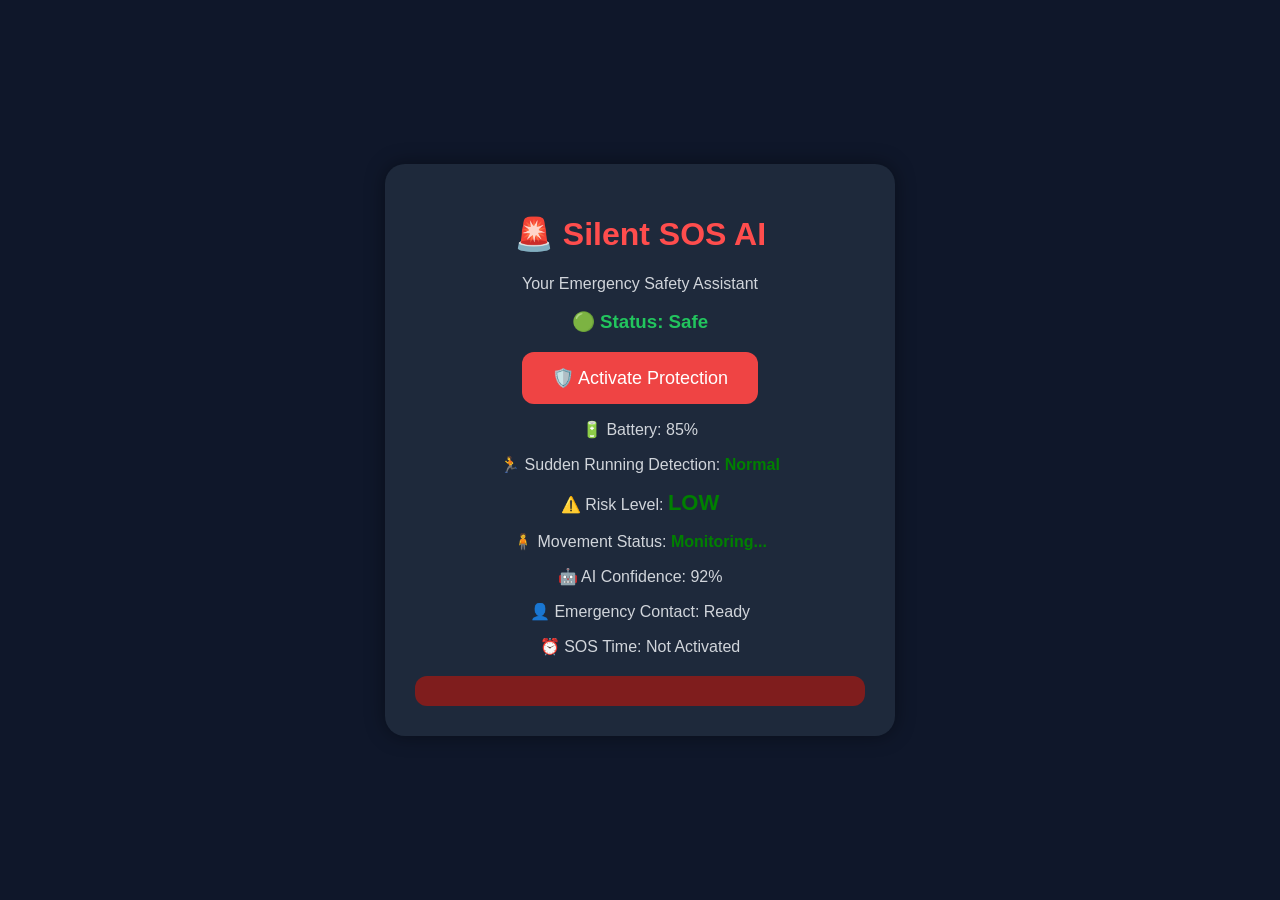
==== index.html @ 2eef397e "Update index.html" ====
<!DOCTYPE html>
<html lang="en">
<head>
<meta charset="UTF-8">
<meta name="viewport" content="width=device-width, initial-scale=1.0">
<title>Silent SOS AI</title>

<link rel="stylesheet" href="style.css">

</head>

<body>

<div class="container">

<h1>🚨 Silent SOS AI</h1>

<p>Your Emergency Safety Assistant</p>

<h3 id="status">🟢 Status: Safe</h3>

<button id="activateBtn">
🛡️ Activate Protection
</button>

<p>🔋 Battery: <span id="battery">85%</span></p>

<p>🏃 Sudden Running Detection:
<span id="running" style="color:green;">Normal</span>
</p>

<p>⚠️ Risk Level:
<span id="risk" style="color:green;">LOW</span>
</p>

<p>🧍 Movement Status:
<span id="movement" style="color:green;">Monitoring...</span>
</p>

<p>🤖 AI Confidence: <span id="confidence">92%</span></p>
<p>👤 Emergency Contact: <span id="contactStatus">Ready</span></p>
<p>⏰ SOS Time: <span id="sosTime">Not Activated</span></p>
  
<div id="result" class="alert-box"></div>
  
<button id="safeBtn" style="display:none;background:green;">
✅ I'm Safe
</button>
</div>

<script src="script.js"></script>

</body>
</html>
---- style.css ----
body{
    margin:0;
    font-family:Arial,sans-serif;
    background:#0f172a;
    color:white;
    display:flex;
    justify-content:center;
    align-items:center;
    height:100vh;
}

.container{
    width:90%;
    max-width:450px;
    background:#1e293b;
    padding:30px;
    border-radius:20px;
    text-align:center;
    box-shadow:0 0 20px rgba(0,0,0,0.4);
}

h1{
    color:#ff4d4d;
}

p{
    color:#d1d5db;
}

#status{
    color:#22c55e;
    font-weight:bold;
}

button{
    background:#ef4444;
    color:white;
    border:none;
    padding:15px 30px;
    border-radius:12px;
    font-size:18px;
    cursor:pointer;
}

button:hover{
    background:#dc2626;
}

.high-risk {
  background-color: red;
  color: white;
  border: 2px solid darkred;
  padding: 10px;
  border-radius: 10px;
  font-weight: bold;
  text-align: center;
}
#result{
    margin-top:20px;
    font-size:18px;
}

#risk {
  font-size: 22px;
  font-weight: bold;
}

#running,
#movement {
  font-weight: bold;
}

.alert-box {
  margin-top: 15px;
  padding: 15px;
  border-radius: 12px;
  background: #7f1d1d;
  color: white;
  font-weight: bold;
}
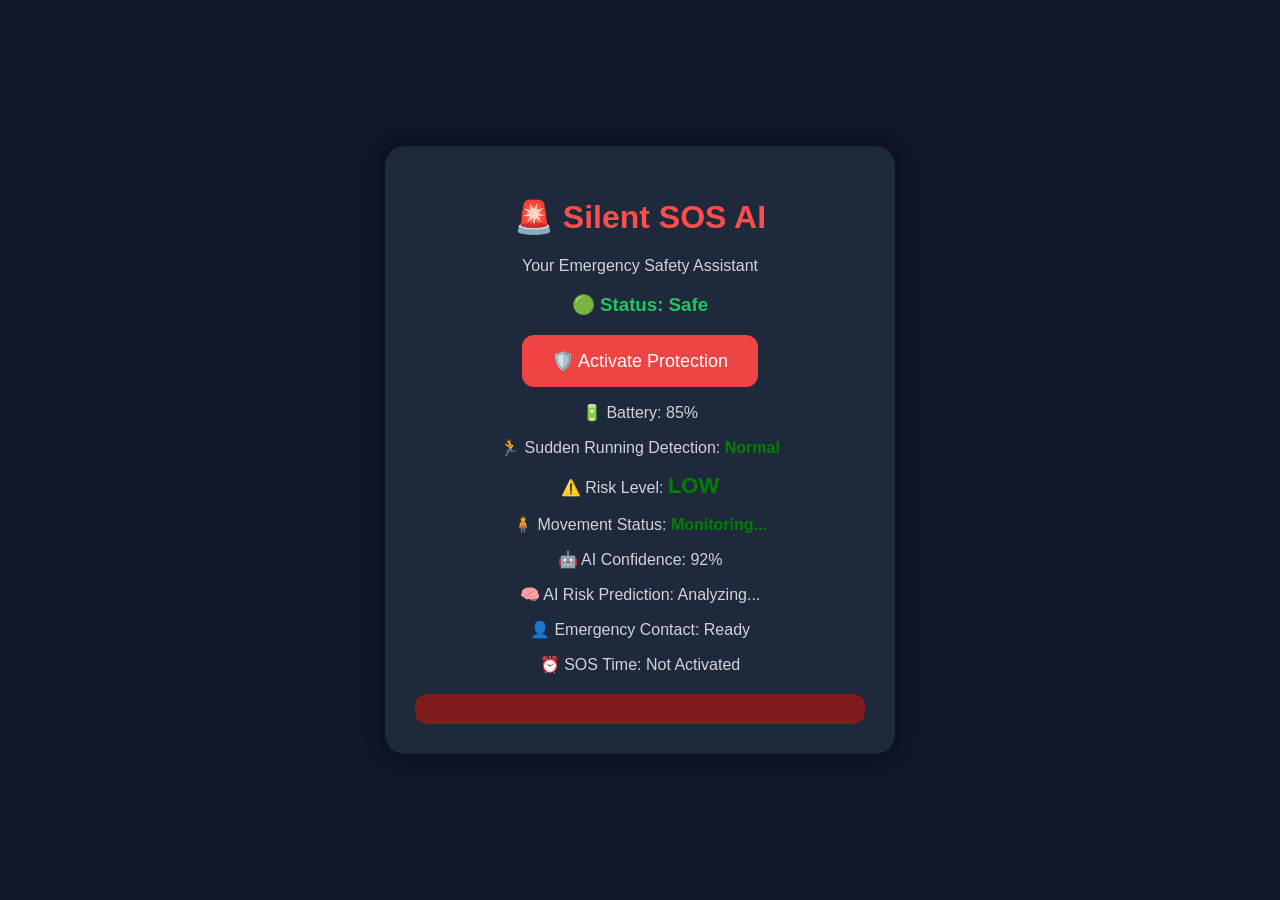
==== commit 389b6ccc: "index.html" ====
--- a/index.html
+++ b/index.html
@@ -38,6 +38,7 @@
 </p>
 
 <p>🤖 AI Confidence: <span id="confidence">92%</span></p>
+<p>🧠 AI Risk Prediction: <span id="prediction">Analyzing...</span></p>
 <p>👤 Emergency Contact: <span id="contactStatus">Ready</span></p>
 <p>⏰ SOS Time: <span id="sosTime">Not Activated</span></p>
   
--- a/style.css
+++ b/style.css
@@ -47,14 +47,10 @@
 }
 
 .high-risk {
-  background-color: red;
-  color: white;
-  border: 2px solid darkred;
-  padding: 10px;
-  border-radius: 10px;
+  color: red;
   font-weight: bold;
-  text-align: center;
 }
+
 #result{
     margin-top:20px;
     font-size:18px;
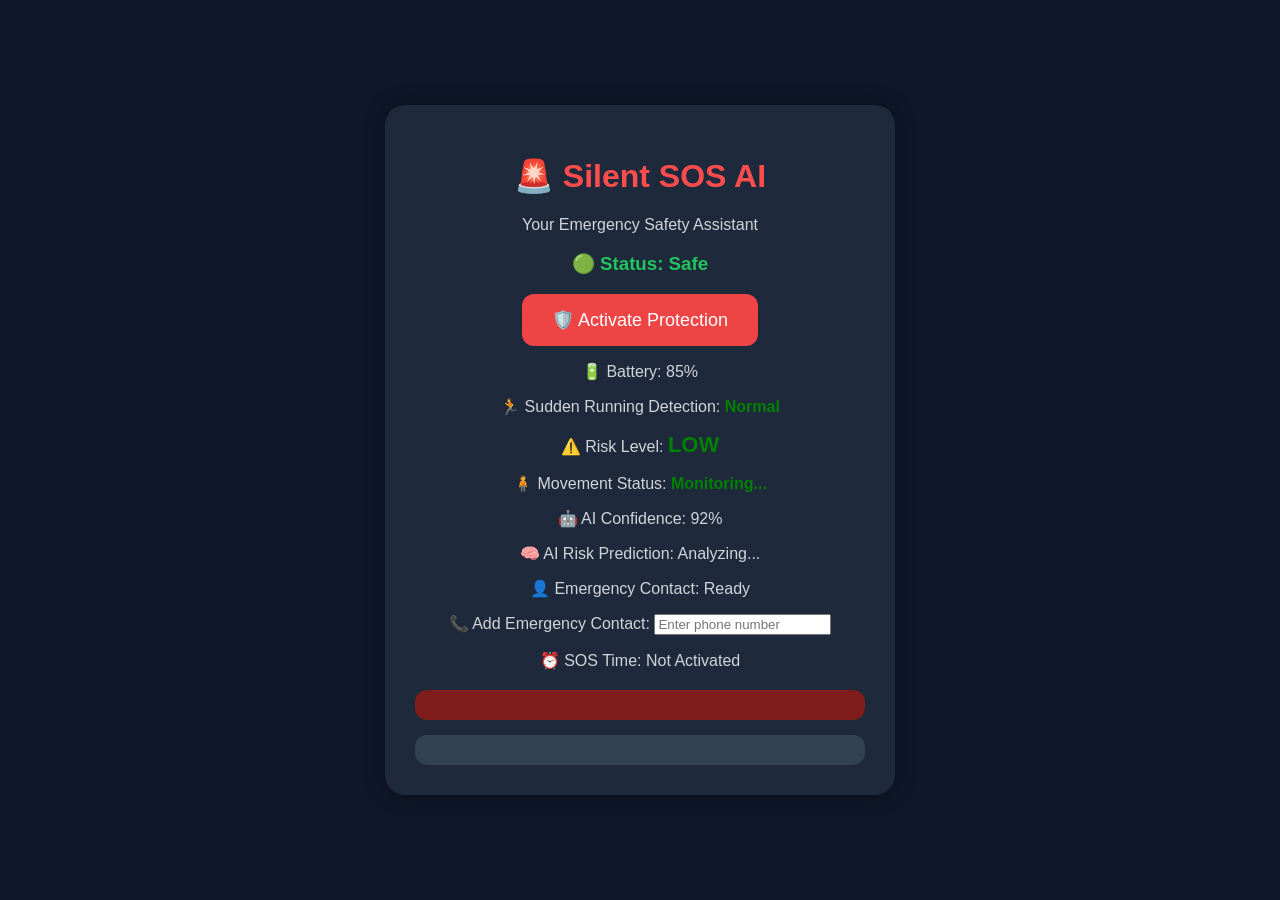
==== commit b9a4d3f6: "index.html" ====
--- a/index.html
+++ b/index.html
@@ -40,9 +40,16 @@
 <p>🤖 AI Confidence: <span id="confidence">92%</span></p>
 <p>🧠 AI Risk Prediction: <span id="prediction">Analyzing...</span></p>
 <p>👤 Emergency Contact: <span id="contactStatus">Ready</span></p>
+
+  <p>
+📞 Add Emergency Contact:
+<input type="text" id="emergencyContact" placeholder="Enter phone number">
+</p>
+  
 <p>⏰ SOS Time: <span id="sosTime">Not Activated</span></p>
   
 <div id="result" class="alert-box"></div>
+  <div id="messageBox"></div>
   
 <button id="safeBtn" style="display:none;background:green;">
 ✅ I'm Safe
--- a/style.css
+++ b/style.css
@@ -74,3 +74,12 @@
   color: white;
   font-weight: bold;
 }
+
+#messageBox {
+    margin-top:15px;
+    padding:15px;
+    border-radius:12px;
+    background:#334155;
+    color:white;
+    font-size:14px;
+}
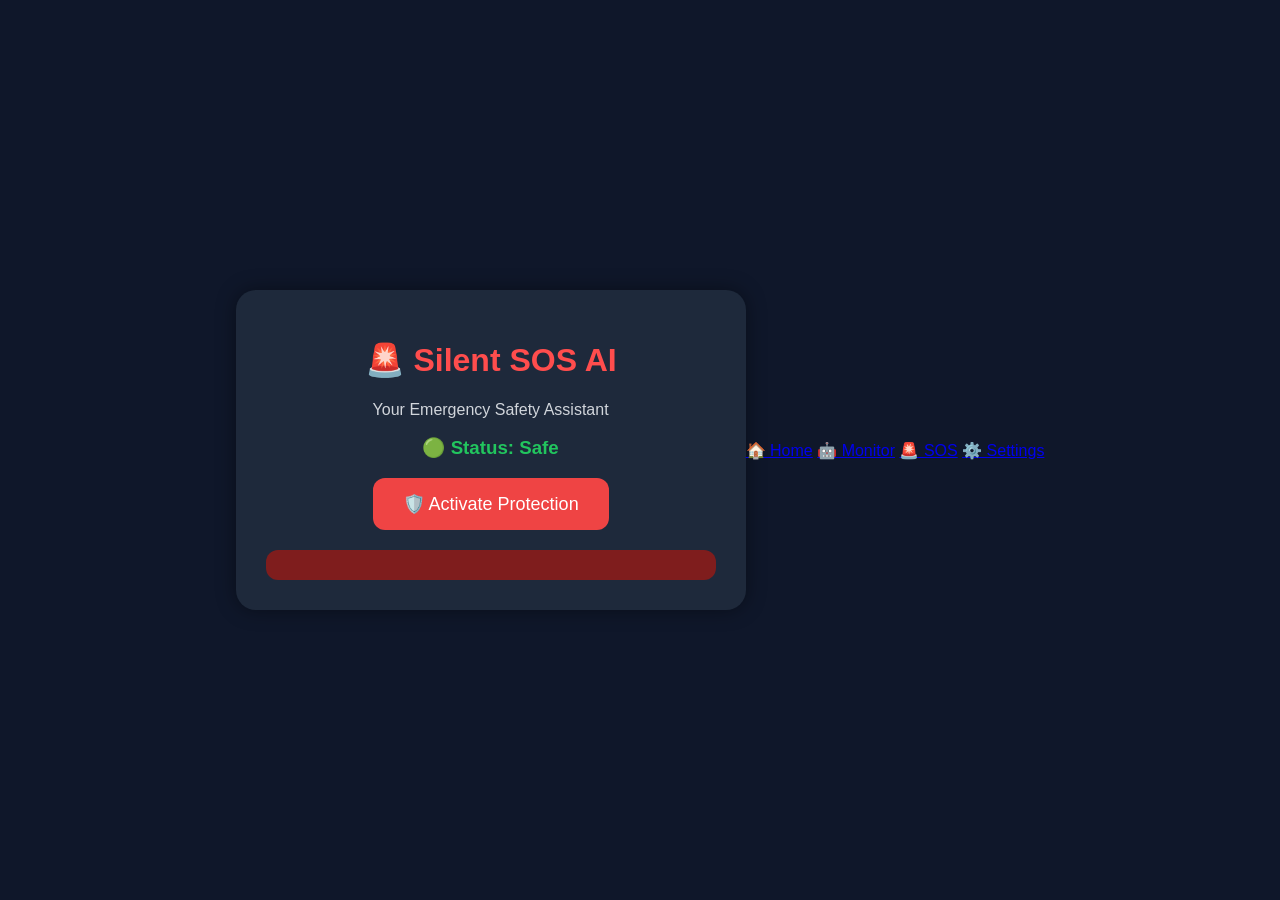
==== commit 3e27a619: "index.html" ====
--- a/index.html
+++ b/index.html
@@ -1,15 +1,19 @@
 <!DOCTYPE html>
 <html lang="en">
+
 <head>
 <meta charset="UTF-8">
 <meta name="viewport" content="width=device-width, initial-scale=1.0">
+
 <title>Silent SOS AI</title>
 
 <link rel="stylesheet" href="style.css">
 
 </head>
 
+
 <body>
+
 
 <div class="container">
 
@@ -17,46 +21,40 @@
 
 <p>Your Emergency Safety Assistant</p>
 
-<h3 id="status">🟢 Status: Safe</h3>
+
+<h3 id="status">
+🟢 Status: Safe
+</h3>
+
 
 <button id="activateBtn">
 🛡️ Activate Protection
 </button>
 
-<p>🔋 Battery: <span id="battery">85%</span></p>
 
-<p>🏃 Sudden Running Detection:
-<span id="running" style="color:green;">Normal</span>
-</p>
+<div id="result" class="alert-box"></div>
 
-<p>⚠️ Risk Level:
-<span id="risk" style="color:green;">LOW</span>
-</p>
 
-<p>🧍 Movement Status:
-<span id="movement" style="color:green;">Monitoring...</span>
-</p>
+</div>
 
-<p>🤖 AI Confidence: <span id="confidence">92%</span></p>
-<p>🧠 AI Risk Prediction: <span id="prediction">Analyzing...</span></p>
-<p>👤 Emergency Contact: <span id="contactStatus">Ready</span></p>
 
-  <p>
-📞 Add Emergency Contact:
-<input type="text" id="emergencyContact" placeholder="Enter phone number">
-</p>
-  
-<p>⏰ SOS Time: <span id="sosTime">Not Activated</span></p>
-  
-<div id="result" class="alert-box"></div>
-  <div id="messageBox"></div>
-  
-<button id="safeBtn" style="display:none;background:green;">
-✅ I'm Safe
-</button>
-</div>
+<nav>
+
+<a href="index.html">🏠 Home</a>
+
+<a href="monitor.html">🤖 Monitor</a>
+
+<a href="sos.html">🚨 SOS</a>
+
+<a href="settings.html">⚙️ Settings</a>
+
+</nav>
+
+
 
 <script src="script.js"></script>
 
+
 </body>
+
 </html>
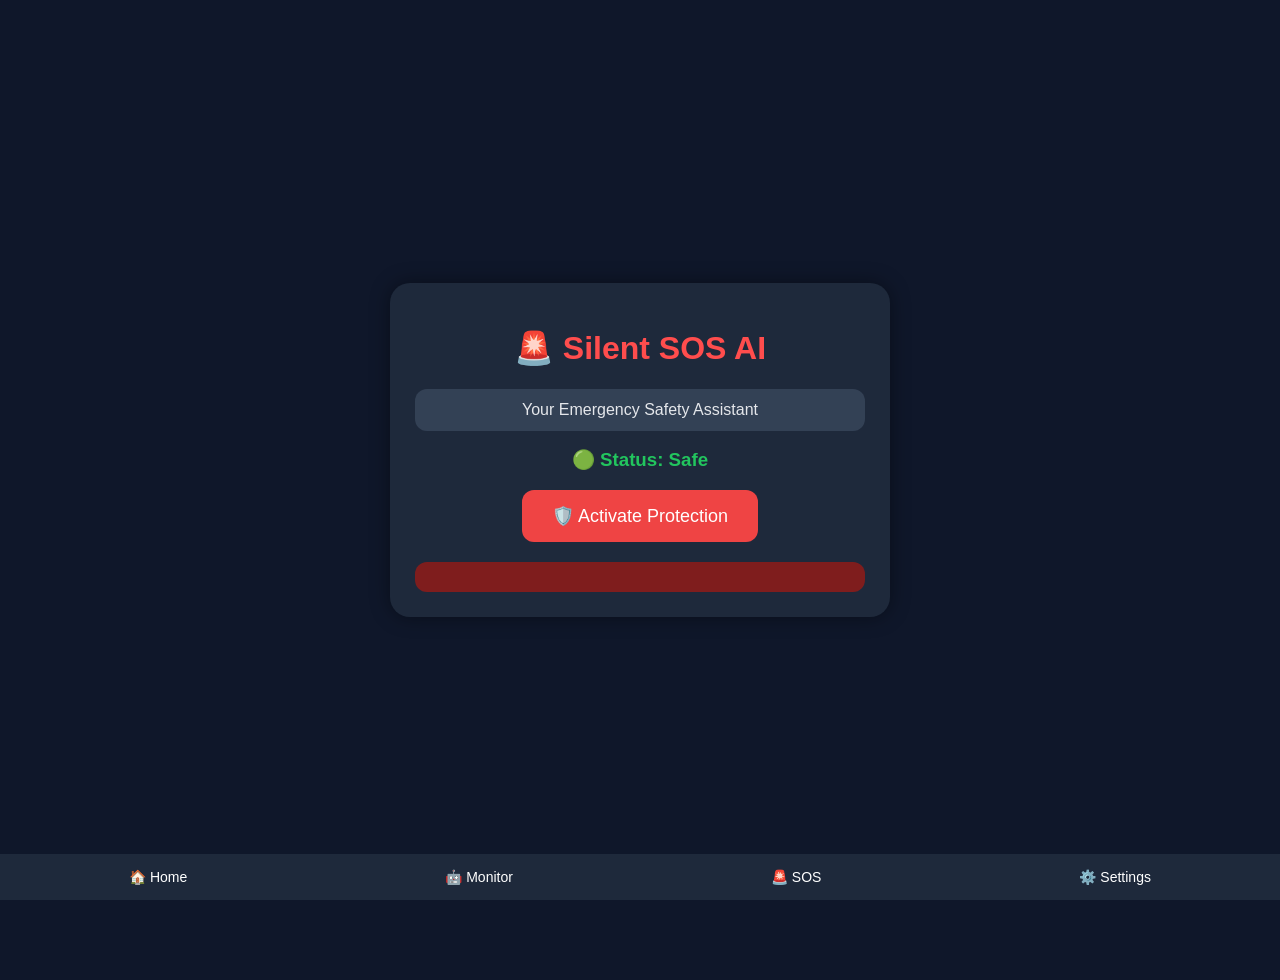
==== commit 245a2b17: "index.html" ====
--- a/index.html
+++ b/index.html
@@ -27,7 +27,7 @@
 </h3>
 
 
-<button id="activateBtn">
+<button id="activateBtn" onclick="startProtection()">
 🛡️ Activate Protection
 </button>
 
--- a/style.css
+++ b/style.css
@@ -3,34 +3,43 @@
     font-family:Arial,sans-serif;
     background:#0f172a;
     color:white;
+    min-height:100vh;
     display:flex;
     justify-content:center;
     align-items:center;
-    height:100vh;
+    padding-bottom:80px;
 }
+
 
 .container{
     width:90%;
     max-width:450px;
     background:#1e293b;
-    padding:30px;
+    padding:25px;
     border-radius:20px;
     text-align:center;
     box-shadow:0 0 20px rgba(0,0,0,0.4);
 }
 
+
 h1{
     color:#ff4d4d;
 }
 
+
 p{
-    color:#d1d5db;
+    background:#334155;
+    padding:12px;
+    border-radius:12px;
+    color:#e5e7eb;
 }
+
 
 #status{
     color:#22c55e;
     font-weight:bold;
 }
+
 
 button{
     background:#ef4444;
@@ -42,44 +51,70 @@
     cursor:pointer;
 }
 
+
 button:hover{
     background:#dc2626;
 }
 
-.high-risk {
-  color: red;
-  font-weight: bold;
+
+input{
+    padding:12px;
+    border-radius:10px;
+    border:none;
+    width:80%;
+    margin:10px;
 }
 
-#result{
-    margin-top:20px;
-    font-size:18px;
+
+#risk{
+    font-size:22px;
+    font-weight:bold;
 }
 
-#risk {
-  font-size: 22px;
-  font-weight: bold;
+
+#running,
+#movement{
+    font-weight:bold;
 }
 
-#running,
-#movement {
-  font-weight: bold;
+
+.alert-box{
+    margin-top:20px;
+    padding:15px;
+    border-radius:12px;
+    background:#7f1d1d;
+    color:white;
+    font-weight:bold;
 }
 
-.alert-box {
-  margin-top: 15px;
-  padding: 15px;
-  border-radius: 12px;
-  background: #7f1d1d;
-  color: white;
-  font-weight: bold;
-}
 
-#messageBox {
+#messageBox{
     margin-top:15px;
     padding:15px;
     border-radius:12px;
     background:#334155;
+}
+
+
+nav{
+    position:fixed;
+    bottom:0;
+    left:0;
+    width:100%;
+    background:#1e293b;
+    display:flex;
+    justify-content:space-around;
+    padding:15px 0;
+}
+
+
+nav a{
     color:white;
+    text-decoration:none;
     font-size:14px;
 }
+
+
+nav a:hover{
+    color:#ff4d4d;
+}
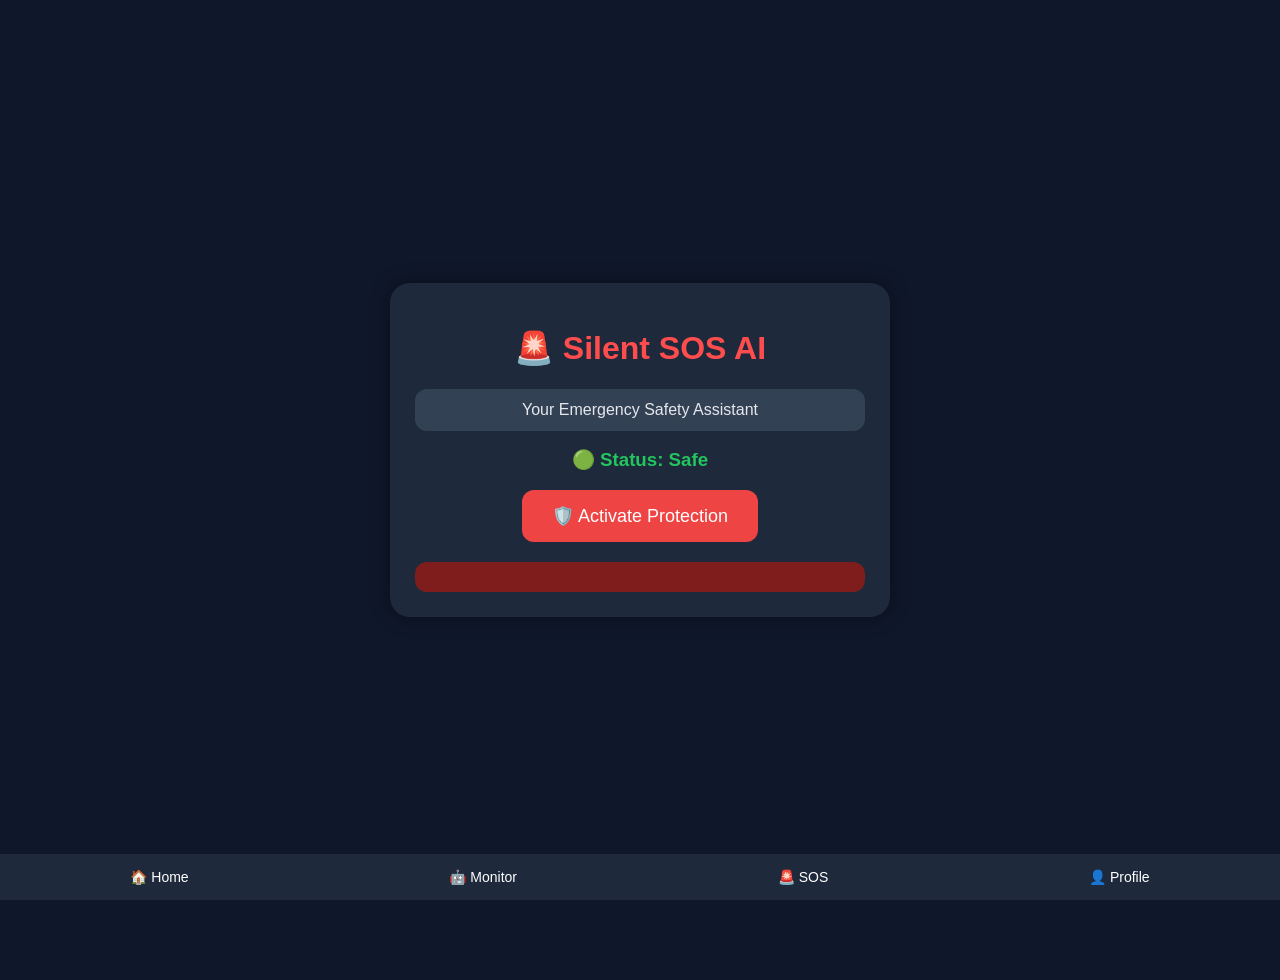
==== commit 10344fc9: "index.html" ====
--- a/index.html
+++ b/index.html
@@ -46,7 +46,7 @@
 
 <a href="sos.html">🚨 SOS</a>
 
-<a href="settings.html">⚙️ Settings</a>
+<a href="profile.html">👤 Profile</a>
 
 </nav>
 
